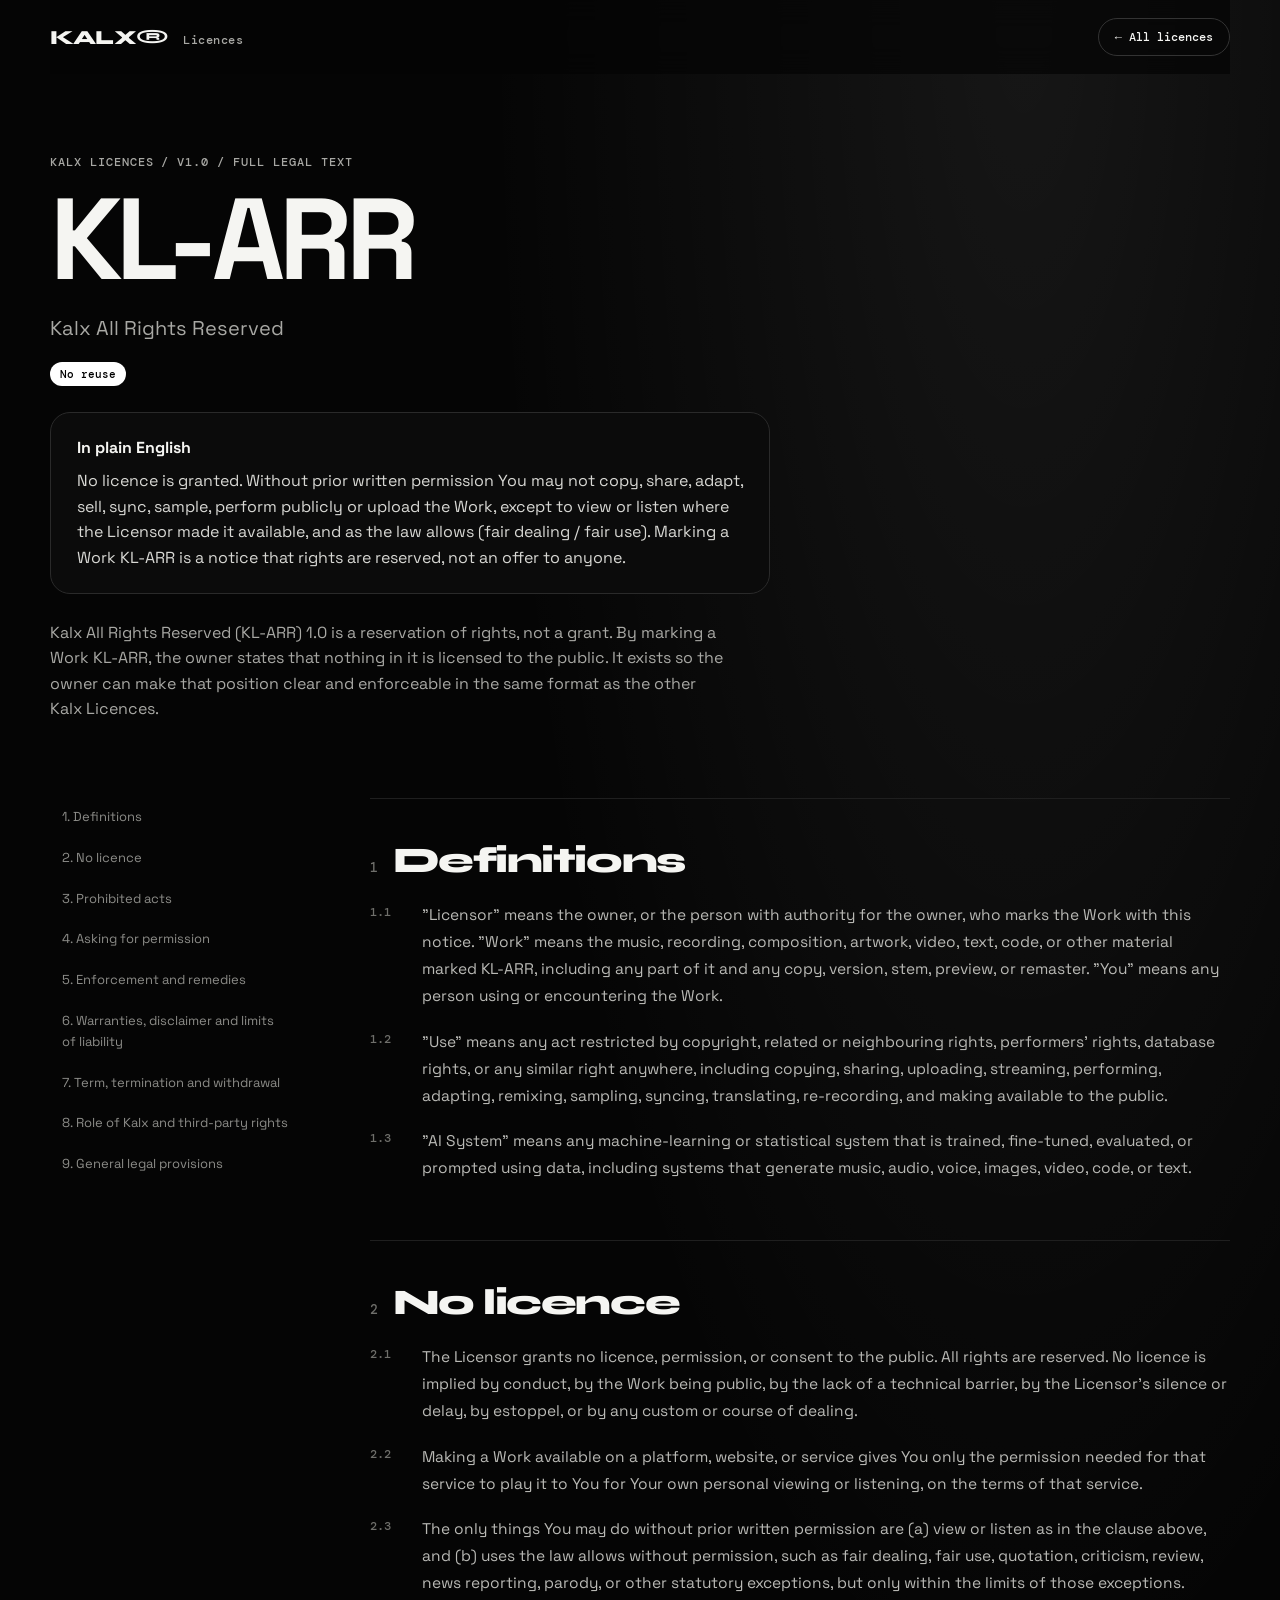
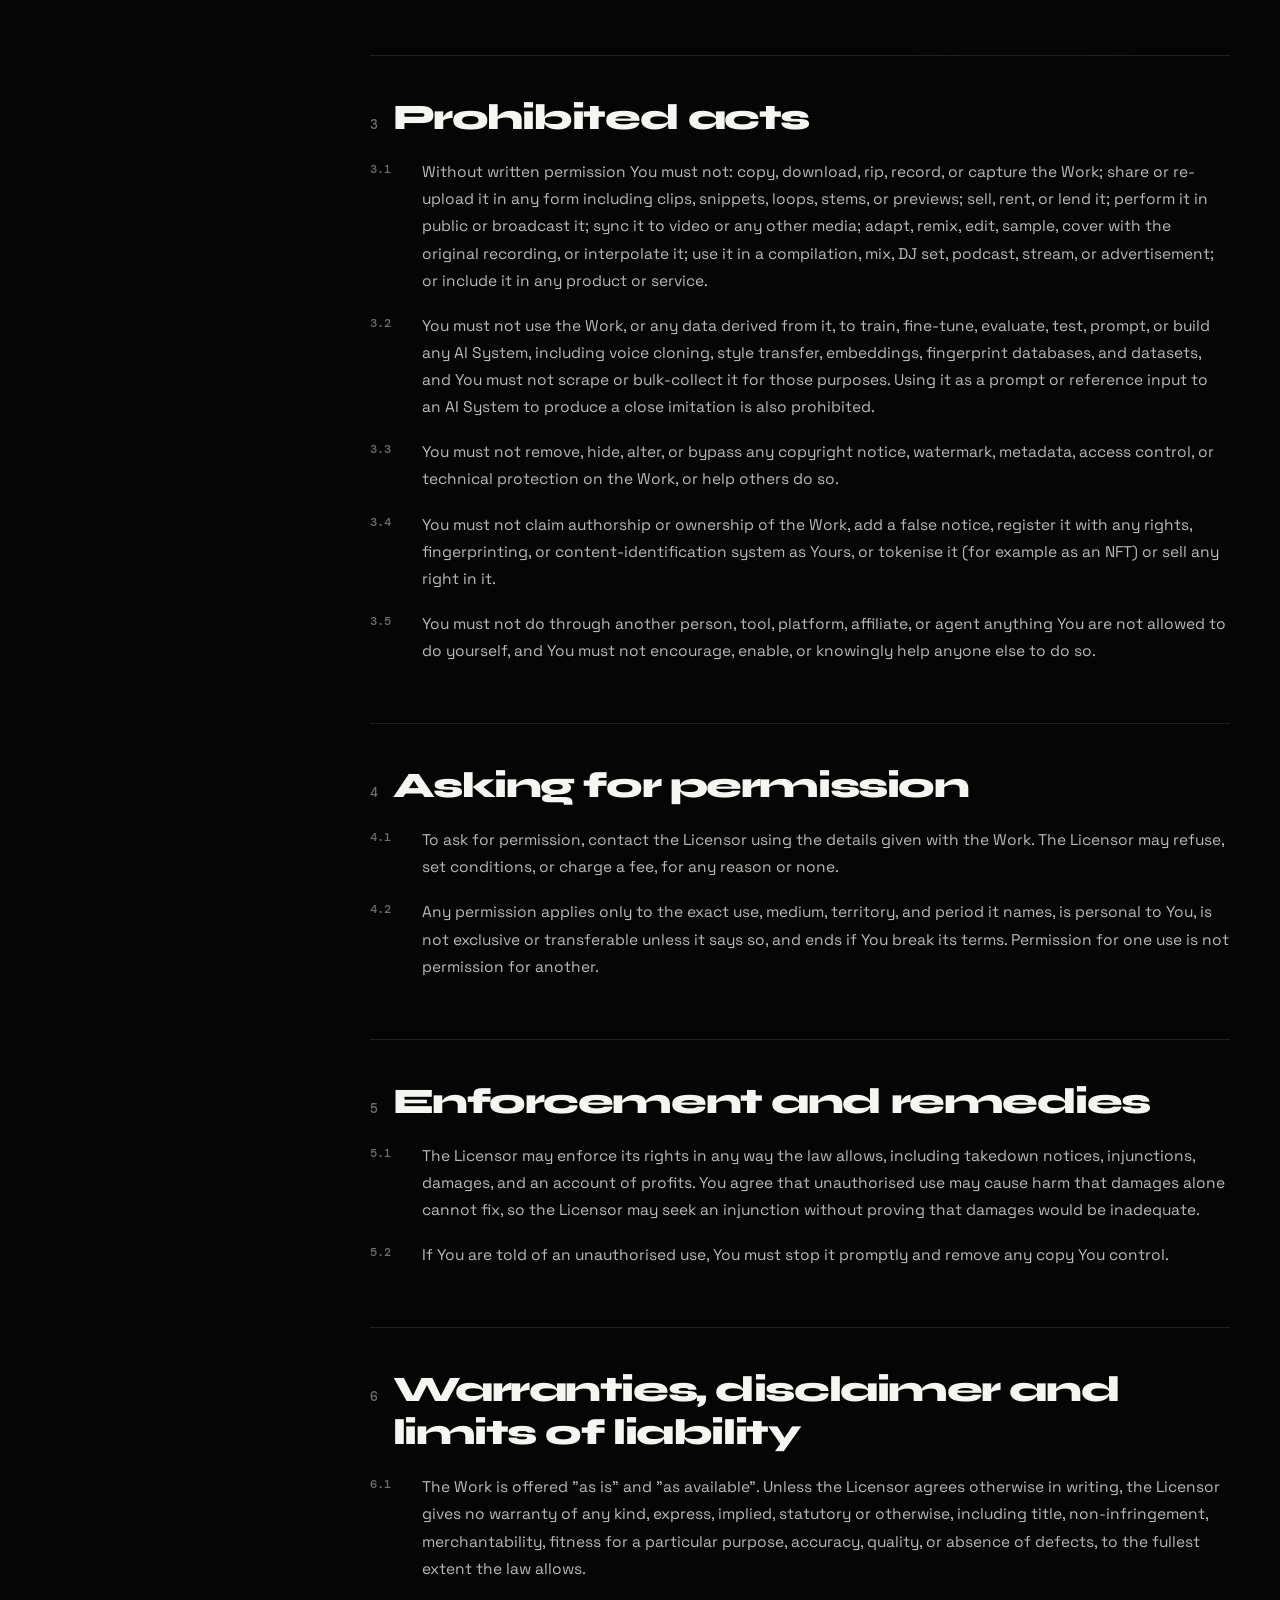
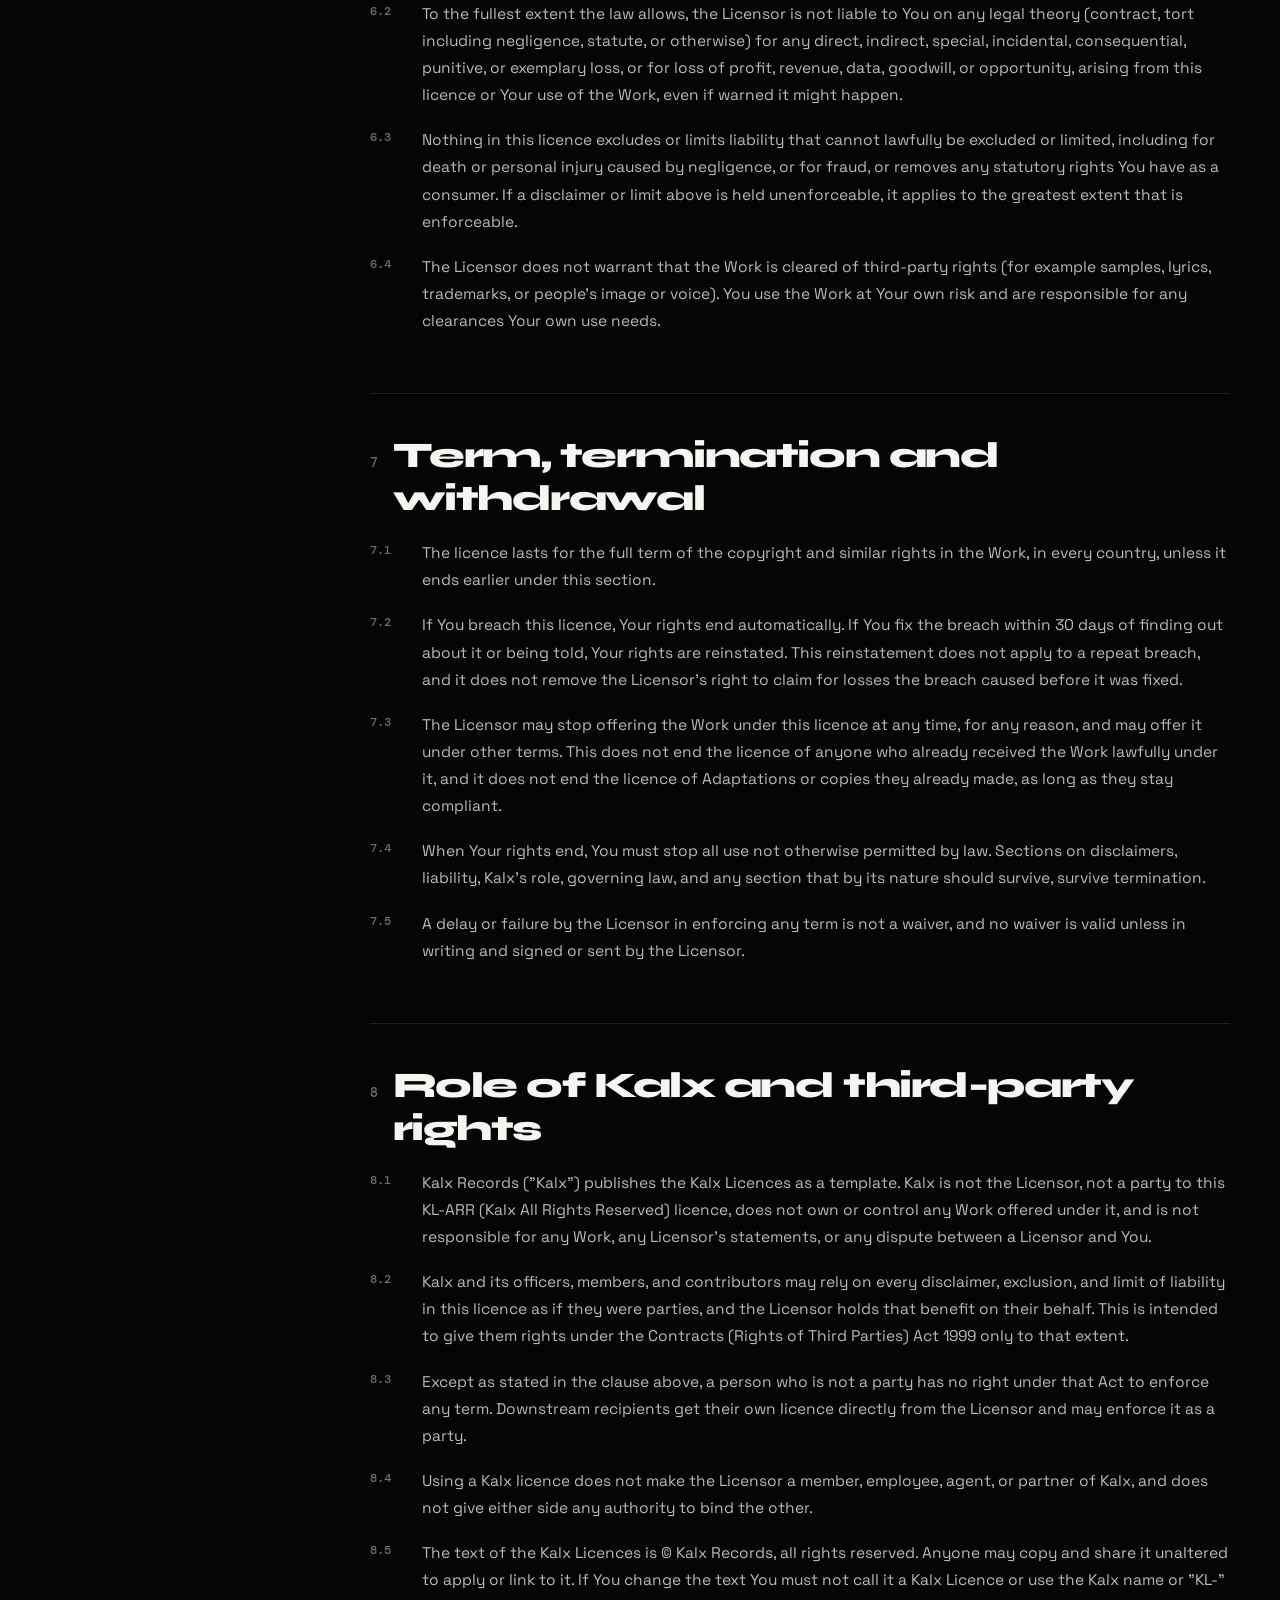
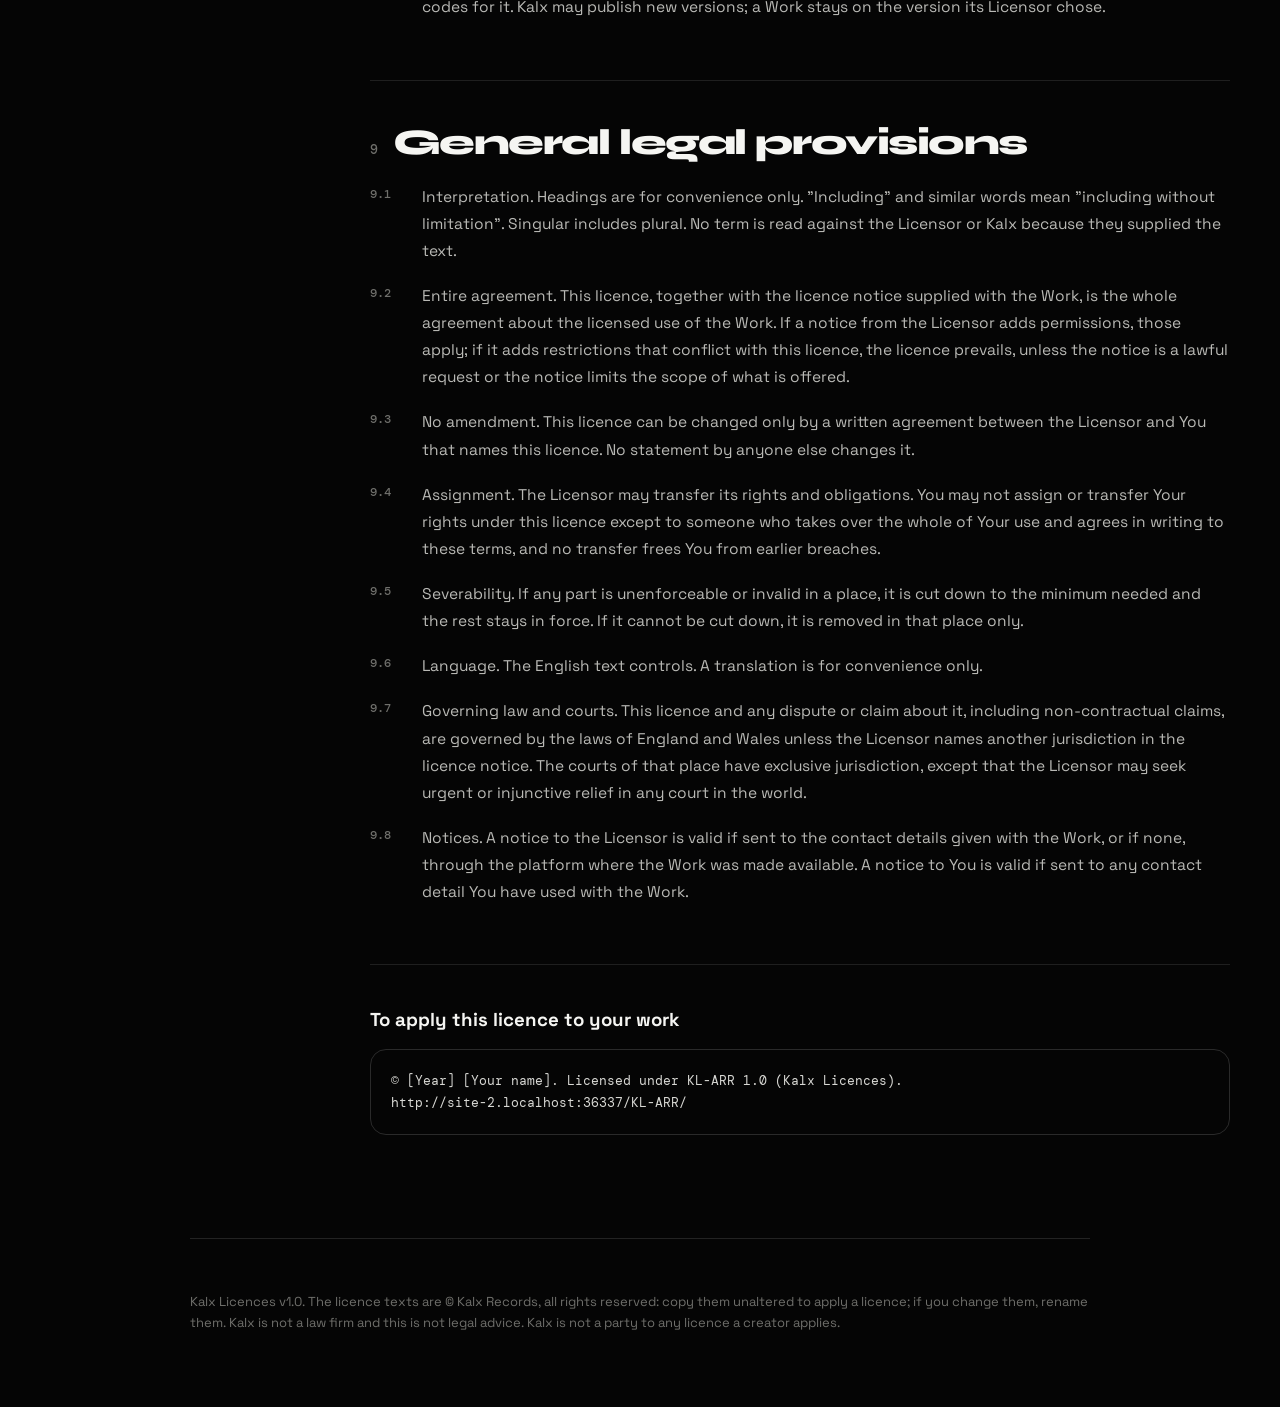
==== KL-ARR/index.html @ 7dd25565 "asd" ====
<!doctype html><html lang="en"><head><meta charset="utf-8"><meta name="viewport" content="width=device-width,initial-scale=1"><title>KL-ARR — Kalx All Rights Reserved</title><meta name="description" content="No licence is granted. Without prior written permission You may not copy, share, adapt, sell, sync, sample, perform publicly or upload the Work, except to "><meta name="theme-color" content="#050505"><link rel="icon" href="data:image/svg+xml,%3Csvg xmlns='http://www.w3.org/2000/svg' viewBox='0 0 32 32'%3E%3Crect width='32' height='32' rx='7' fill='%23050505'/%3E%3Ctext x='16' y='23' font-size='20' font-family='sans-serif' font-weight='800' text-anchor='middle' fill='%23fff'%3EK%3C/text%3E%3C/svg%3E"><link rel="preconnect" href="https://fonts.googleapis.com"><link rel="preconnect" href="https://fonts.gstatic.com" crossorigin><link href="https://fonts.googleapis.com/css2?family=DM+Mono:wght@400;500&family=Space+Grotesk:wght@400;500;700&family=Syne:wght@700;800&display=swap" rel="stylesheet"><link rel="stylesheet" href="../style.css"></head><body><header class="nav wrap"><a class="wordmark" href="../">KALX<span>®</span> <em>Licences</em></a><a class="pill" href="../">← All licences</a></header><section class="hero wrap"><p class="eyebrow">Kalx Licences / v1.0 / Full legal text</p><h1>KL-ARR</h1><p class="sub big">Kalx All Rights Reserved</p><div class="tags"><span>No reuse</span></div><div class="plain"><strong>In plain English</strong><p>No licence is granted. Without prior written permission You may not copy, share, adapt, sell, sync, sample, perform publicly or upload the Work, except to view or listen where the Licensor made it available, and as the law allows (fair dealing / fair use). Marking a Work KL-ARR is a notice that rights are reserved, not an offer to anyone.</p></div><p class="lede">Kalx All Rights Reserved (KL-ARR) 1.0 is a reservation of rights, not a grant. By marking a Work KL-ARR, the owner states that nothing in it is licensed to the public. It exists so the owner can make that position clear and enforceable in the same format as the other Kalx Licences.</p></section><section class="wrap doc"><nav class="toc" aria-label="Sections"><a href="#s1">1. Definitions</a><a href="#s2">2. No licence</a><a href="#s3">3. Prohibited acts</a><a href="#s4">4. Asking for permission</a><a href="#s5">5. Enforcement and remedies</a><a href="#s6">6. Warranties, disclaimer and limits of liability</a><a href="#s7">7. Term, termination and withdrawal</a><a href="#s8">8. Role of Kalx and third-party rights</a><a href="#s9">9. General legal provisions</a></nav><div class="body"><section id="s1"><h2><span>1</span>Definitions</h2><ol><li data-n="1.1">&quot;Licensor&quot; means the owner, or the person with authority for the owner, who marks the Work with this notice. &quot;Work&quot; means the music, recording, composition, artwork, video, text, code, or other material marked KL-ARR, including any part of it and any copy, version, stem, preview, or remaster. &quot;You&quot; means any person using or encountering the Work.</li><li data-n="1.2">&quot;Use&quot; means any act restricted by copyright, related or neighbouring rights, performers' rights, database rights, or any similar right anywhere, including copying, sharing, uploading, streaming, performing, adapting, remixing, sampling, syncing, translating, re-recording, and making available to the public.</li><li data-n="1.3">&quot;AI System&quot; means any machine-learning or statistical system that is trained, fine-tuned, evaluated, or prompted using data, including systems that generate music, audio, voice, images, video, code, or text.</li></ol></section><section id="s2"><h2><span>2</span>No licence</h2><ol><li data-n="2.1">The Licensor grants no licence, permission, or consent to the public. All rights are reserved. No licence is implied by conduct, by the Work being public, by the lack of a technical barrier, by the Licensor's silence or delay, by estoppel, or by any custom or course of dealing.</li><li data-n="2.2">Making a Work available on a platform, website, or service gives You only the permission needed for that service to play it to You for Your own personal viewing or listening, on the terms of that service.</li><li data-n="2.3">The only things You may do without prior written permission are (a) view or listen as in the clause above, and (b) uses the law allows without permission, such as fair dealing, fair use, quotation, criticism, review, news reporting, parody, or other statutory exceptions, but only within the limits of those exceptions.</li></ol></section><section id="s3"><h2><span>3</span>Prohibited acts</h2><ol><li data-n="3.1">Without written permission You must not: copy, download, rip, record, or capture the Work; share or re-upload it in any form including clips, snippets, loops, stems, or previews; sell, rent, or lend it; perform it in public or broadcast it; sync it to video or any other media; adapt, remix, edit, sample, cover with the original recording, or interpolate it; use it in a compilation, mix, DJ set, podcast, stream, or advertisement; or include it in any product or service.</li><li data-n="3.2">You must not use the Work, or any data derived from it, to train, fine-tune, evaluate, test, prompt, or build any AI System, including voice cloning, style transfer, embeddings, fingerprint databases, and datasets, and You must not scrape or bulk-collect it for those purposes. Using it as a prompt or reference input to an AI System to produce a close imitation is also prohibited.</li><li data-n="3.3">You must not remove, hide, alter, or bypass any copyright notice, watermark, metadata, access control, or technical protection on the Work, or help others do so.</li><li data-n="3.4">You must not claim authorship or ownership of the Work, add a false notice, register it with any rights, fingerprinting, or content-identification system as Yours, or tokenise it (for example as an NFT) or sell any right in it.</li><li data-n="3.5">You must not do through another person, tool, platform, affiliate, or agent anything You are not allowed to do yourself, and You must not encourage, enable, or knowingly help anyone else to do so.</li></ol></section><section id="s4"><h2><span>4</span>Asking for permission</h2><ol><li data-n="4.1">To ask for permission, contact the Licensor using the details given with the Work. The Licensor may refuse, set conditions, or charge a fee, for any reason or none.</li><li data-n="4.2">Any permission applies only to the exact use, medium, territory, and period it names, is personal to You, is not exclusive or transferable unless it says so, and ends if You break its terms. Permission for one use is not permission for another.</li></ol></section><section id="s5"><h2><span>5</span>Enforcement and remedies</h2><ol><li data-n="5.1">The Licensor may enforce its rights in any way the law allows, including takedown notices, injunctions, damages, and an account of profits. You agree that unauthorised use may cause harm that damages alone cannot fix, so the Licensor may seek an injunction without proving that damages would be inadequate.</li><li data-n="5.2">If You are told of an unauthorised use, You must stop it promptly and remove any copy You control.</li></ol></section><section id="s6"><h2><span>6</span>Warranties, disclaimer and limits of liability</h2><ol><li data-n="6.1">The Work is offered &quot;as is&quot; and &quot;as available&quot;. Unless the Licensor agrees otherwise in writing, the Licensor gives no warranty of any kind, express, implied, statutory or otherwise, including title, non-infringement, merchantability, fitness for a particular purpose, accuracy, quality, or absence of defects, to the fullest extent the law allows.</li><li data-n="6.2">To the fullest extent the law allows, the Licensor is not liable to You on any legal theory (contract, tort including negligence, statute, or otherwise) for any direct, indirect, special, incidental, consequential, punitive, or exemplary loss, or for loss of profit, revenue, data, goodwill, or opportunity, arising from this licence or Your use of the Work, even if warned it might happen.</li><li data-n="6.3">Nothing in this licence excludes or limits liability that cannot lawfully be excluded or limited, including for death or personal injury caused by negligence, or for fraud, or removes any statutory rights You have as a consumer. If a disclaimer or limit above is held unenforceable, it applies to the greatest extent that is enforceable.</li><li data-n="6.4">The Licensor does not warrant that the Work is cleared of third-party rights (for example samples, lyrics, trademarks, or people's image or voice). You use the Work at Your own risk and are responsible for any clearances Your own use needs.</li></ol></section><section id="s7"><h2><span>7</span>Term, termination and withdrawal</h2><ol><li data-n="7.1">The licence lasts for the full term of the copyright and similar rights in the Work, in every country, unless it ends earlier under this section.</li><li data-n="7.2">If You breach this licence, Your rights end automatically. If You fix the breach within 30 days of finding out about it or being told, Your rights are reinstated. This reinstatement does not apply to a repeat breach, and it does not remove the Licensor's right to claim for losses the breach caused before it was fixed.</li><li data-n="7.3">The Licensor may stop offering the Work under this licence at any time, for any reason, and may offer it under other terms. This does not end the licence of anyone who already received the Work lawfully under it, and it does not end the licence of Adaptations or copies they already made, as long as they stay compliant.</li><li data-n="7.4">When Your rights end, You must stop all use not otherwise permitted by law. Sections on disclaimers, liability, Kalx's role, governing law, and any section that by its nature should survive, survive termination.</li><li data-n="7.5">A delay or failure by the Licensor in enforcing any term is not a waiver, and no waiver is valid unless in writing and signed or sent by the Licensor.</li></ol></section><section id="s8"><h2><span>8</span>Role of Kalx and third-party rights</h2><ol><li data-n="8.1">Kalx Records (&quot;Kalx&quot;) publishes the Kalx Licences as a template. Kalx is not the Licensor, not a party to this KL-ARR (Kalx All Rights Reserved) licence, does not own or control any Work offered under it, and is not responsible for any Work, any Licensor's statements, or any dispute between a Licensor and You.</li><li data-n="8.2">Kalx and its officers, members, and contributors may rely on every disclaimer, exclusion, and limit of liability in this licence as if they were parties, and the Licensor holds that benefit on their behalf. This is intended to give them rights under the Contracts (Rights of Third Parties) Act 1999 only to that extent.</li><li data-n="8.3">Except as stated in the clause above, a person who is not a party has no right under that Act to enforce any term. Downstream recipients get their own licence directly from the Licensor and may enforce it as a party.</li><li data-n="8.4">Using a Kalx licence does not make the Licensor a member, employee, agent, or partner of Kalx, and does not give either side any authority to bind the other.</li><li data-n="8.5">The text of the Kalx Licences is © Kalx Records, all rights reserved. Anyone may copy and share it unaltered to apply or link to it. If You change the text You must not call it a Kalx Licence or use the Kalx name or &quot;KL-&quot; codes for it. Kalx may publish new versions; a Work stays on the version its Licensor chose.</li></ol></section><section id="s9"><h2><span>9</span>General legal provisions</h2><ol><li data-n="9.1">Interpretation. Headings are for convenience only. &quot;Including&quot; and similar words mean &quot;including without limitation&quot;. Singular includes plural. No term is read against the Licensor or Kalx because they supplied the text.</li><li data-n="9.2">Entire agreement. This licence, together with the licence notice supplied with the Work, is the whole agreement about the licensed use of the Work. If a notice from the Licensor adds permissions, those apply; if it adds restrictions that conflict with this licence, the licence prevails, unless the notice is a lawful request or the notice limits the scope of what is offered.</li><li data-n="9.3">No amendment. This licence can be changed only by a written agreement between the Licensor and You that names this licence. No statement by anyone else changes it.</li><li data-n="9.4">Assignment. The Licensor may transfer its rights and obligations. You may not assign or transfer Your rights under this licence except to someone who takes over the whole of Your use and agrees in writing to these terms, and no transfer frees You from earlier breaches.</li><li data-n="9.5">Severability. If any part is unenforceable or invalid in a place, it is cut down to the minimum needed and the rest stays in force. If it cannot be cut down, it is removed in that place only.</li><li data-n="9.6">Language. The English text controls. A translation is for convenience only.</li><li data-n="9.7">Governing law and courts. This licence and any dispute or claim about it, including non-contractual claims, are governed by the laws of England and Wales unless the Licensor names another jurisdiction in the licence notice. The courts of that place have exclusive jurisdiction, except that the Licensor may seek urgent or injunctive relief in any court in the world.</li><li data-n="9.8">Notices. A notice to the Licensor is valid if sent to the contact details given with the Work, or if none, through the platform where the Work was made available. A notice to You is valid if sent to any contact detail You have used with the Work.</li></ol></section><div class="apply"><h3>To apply this licence to your work</h3><pre>© [Year] [Your name]. Licensed under KL-ARR 1.0 (Kalx Licences).
<span data-url>https://USERNAME.github.io/kalx/KL-ARR/</span></pre></div></div></section><footer class="footer wrap"><p>Kalx Licences v1.0. The licence texts are © Kalx Records, all rights reserved: copy them unaltered to apply a licence; if you change them, rename them. Kalx is not a law firm and this is not legal advice. Kalx is not a party to any licence a creator applies.</p></footer><script>if(/^https?:/.test(location.href)){var b=location.origin+location.pathname.replace(/index\.html$/,'').replace(/KL-[^/]*\/$/,'');if(b.slice(-1)!=='/')b+='/';document.querySelectorAll('[data-url]').forEach(function(e){e.textContent=e.textContent.replace('https://USERNAME.github.io/kalx/',b)})}</script></body></html>
---- style.css ----
:root{--bg:#050505;--ink:#f5f5f2;--mut:#a8a8a4;--dim:#6f6f6b;--line:#232323;--f-d:'Syne','Space Grotesk',system-ui,sans-serif;--f-b:'Space Grotesk',system-ui,sans-serif;--f-m:'DM Mono',ui-monospace,monospace}
*{box-sizing:border-box}html{scroll-behavior:smooth;background:var(--bg)}
body{margin:0;background:radial-gradient(60% 40% at 80% 0,rgba(255,255,255,.07),transparent 70%),var(--bg);color:var(--ink);font:16px/1.6 var(--f-b);-webkit-font-smoothing:antialiased}
a{color:inherit;text-decoration:none}::selection{background:#fff;color:#000}:focus-visible{outline:2px solid #fff;outline-offset:3px}
.wrap{width:min(1180px,calc(100% - 48px));margin:0 auto}
.nav{position:sticky;top:0;z-index:40;display:flex;justify-content:space-between;align-items:center;padding:18px 0;background:rgba(5,5,5,.72);backdrop-filter:blur(14px)}
.wordmark{font:800 20px var(--f-d);letter-spacing:-.04em}.wordmark em{font:500 12px var(--f-m);color:var(--mut);margin-left:10px;letter-spacing:.04em;font-style:normal}
.pill{font:500 12px var(--f-m);padding:10px 16px;border:1px solid #333;border-radius:99px;transition:background .3s,color .3s}.pill:hover{background:#fff;color:#000}
.hero{padding:80px 0 30px}
.eyebrow{font:500 12px var(--f-m);letter-spacing:.08em;text-transform:uppercase;color:var(--mut);margin:0}
h1{font:800 clamp(48px,9vw,128px)/.9 var(--f-b);letter-spacing:-.05em;margin:18px 0 26px}
h1 em{color:transparent;-webkit-text-stroke:2px var(--ink);font-style:normal}
.lede{max-width:680px;color:var(--mut)}
.sub{color:var(--mut);margin:0}.sub.big{font-size:20px;margin:-6px 0 18px}
.chips{display:flex;flex-wrap:wrap;gap:10px;margin-top:32px}
.chips a{font:500 12px var(--f-m);padding:9px 14px;border:1px solid #2a2a2a;border-radius:99px;transition:background .3s,color .3s}.chips a:hover{background:#fff;color:#000}
.grid{display:grid;grid-template-columns:repeat(auto-fill,minmax(340px,1fr));gap:22px;padding:40px 0 60px}
.card{display:block;padding:26px;border:1px solid var(--line);border-radius:24px;background:linear-gradient(180deg,#0e0e0e,#080808);transition:border-color .4s,transform .5s cubic-bezier(.2,.8,.2,1)}
.card:hover{border-color:#5a5a5a;transform:translateY(-4px)}
.card h2{font:800 30px var(--f-d);letter-spacing:-.04em;margin:0}.card .sub{display:block;margin-top:6px;font-size:14px}
.card p{color:#b9b9b5;margin:0}.open{display:inline-block;margin-top:20px;font:500 12px var(--f-m)}
.tags{display:flex;flex-wrap:wrap;gap:8px;margin:18px 0}.tags span{font:500 11px var(--f-m);padding:5px 10px;border-radius:99px;background:#fff;color:#000}
.compare,.how{padding:30px 0 50px}.compare h2,.how h2{font:800 clamp(32px,5vw,60px) var(--f-d);letter-spacing:-.05em;margin:0 0 20px}
.scroll{overflow-x:auto}table{width:100%;border-collapse:collapse;font-size:14px}th,td{text-align:left;padding:13px 16px;border-bottom:1px solid var(--line);white-space:nowrap}
thead th{font:500 11px var(--f-m);color:var(--dim);text-transform:uppercase;letter-spacing:.06em}tbody th{font:500 13px var(--f-m)}td{color:#b9b9b5}tbody tr:hover{background:#0d0d0d}
pre{padding:20px;border:1px solid #2a2a2a;border-radius:16px;overflow-x:auto;font:13px/1.7 var(--f-m);color:#d8d8d4;white-space:pre-wrap;word-break:break-word}
.plain{margin:26px 0;padding:22px 26px;border:1px solid #2a2a2a;border-radius:20px;max-width:720px;background:#0b0b0b}.plain p{margin:8px 0 0;color:#d8d8d4}
.doc{display:grid;grid-template-columns:250px 1fr;gap:70px;padding:30px 0 90px;align-items:start}
.toc{position:sticky;top:90px;display:flex;flex-direction:column;gap:2px;font-size:13px}.toc a{padding:9px 12px;border-radius:10px;color:#8c8c88;transition:background .3s,color .3s}.toc a:hover{background:#151515;color:#fff}
.body section{padding:40px 0;border-top:1px solid #1f1f1f;scroll-margin-top:90px}
.body h2{display:flex;gap:16px;align-items:baseline;font:800 clamp(24px,3vw,36px) var(--f-d);letter-spacing:-.04em;margin:0 0 20px}.body h2 span{font:500 13px var(--f-m);color:var(--dim)}
.body ol{list-style:none;padding:0;margin:0}.body li{position:relative;padding-left:52px;margin:0 0 18px;color:#b9b9b5;line-height:1.75;font-size:15.5px}
.body li::before{content:attr(data-n);position:absolute;left:0;top:2px;font:500 12px var(--f-m);color:var(--dim)}
.apply{padding-top:40px;border-top:1px solid #1f1f1f}.apply h3{margin:0 0 14px}
.footer{padding:40px 0 60px;border-top:1px solid var(--line);color:var(--dim);font-size:13px;max-width:900px}
@media(max-width:900px){.doc{grid-template-columns:1fr;gap:20px}.toc{position:static;flex-direction:row;flex-wrap:wrap;gap:6px}.body li{padding:20px 0 0}.body li::before{top:0}h1 em{-webkit-text-stroke:1.5px var(--ink)}}
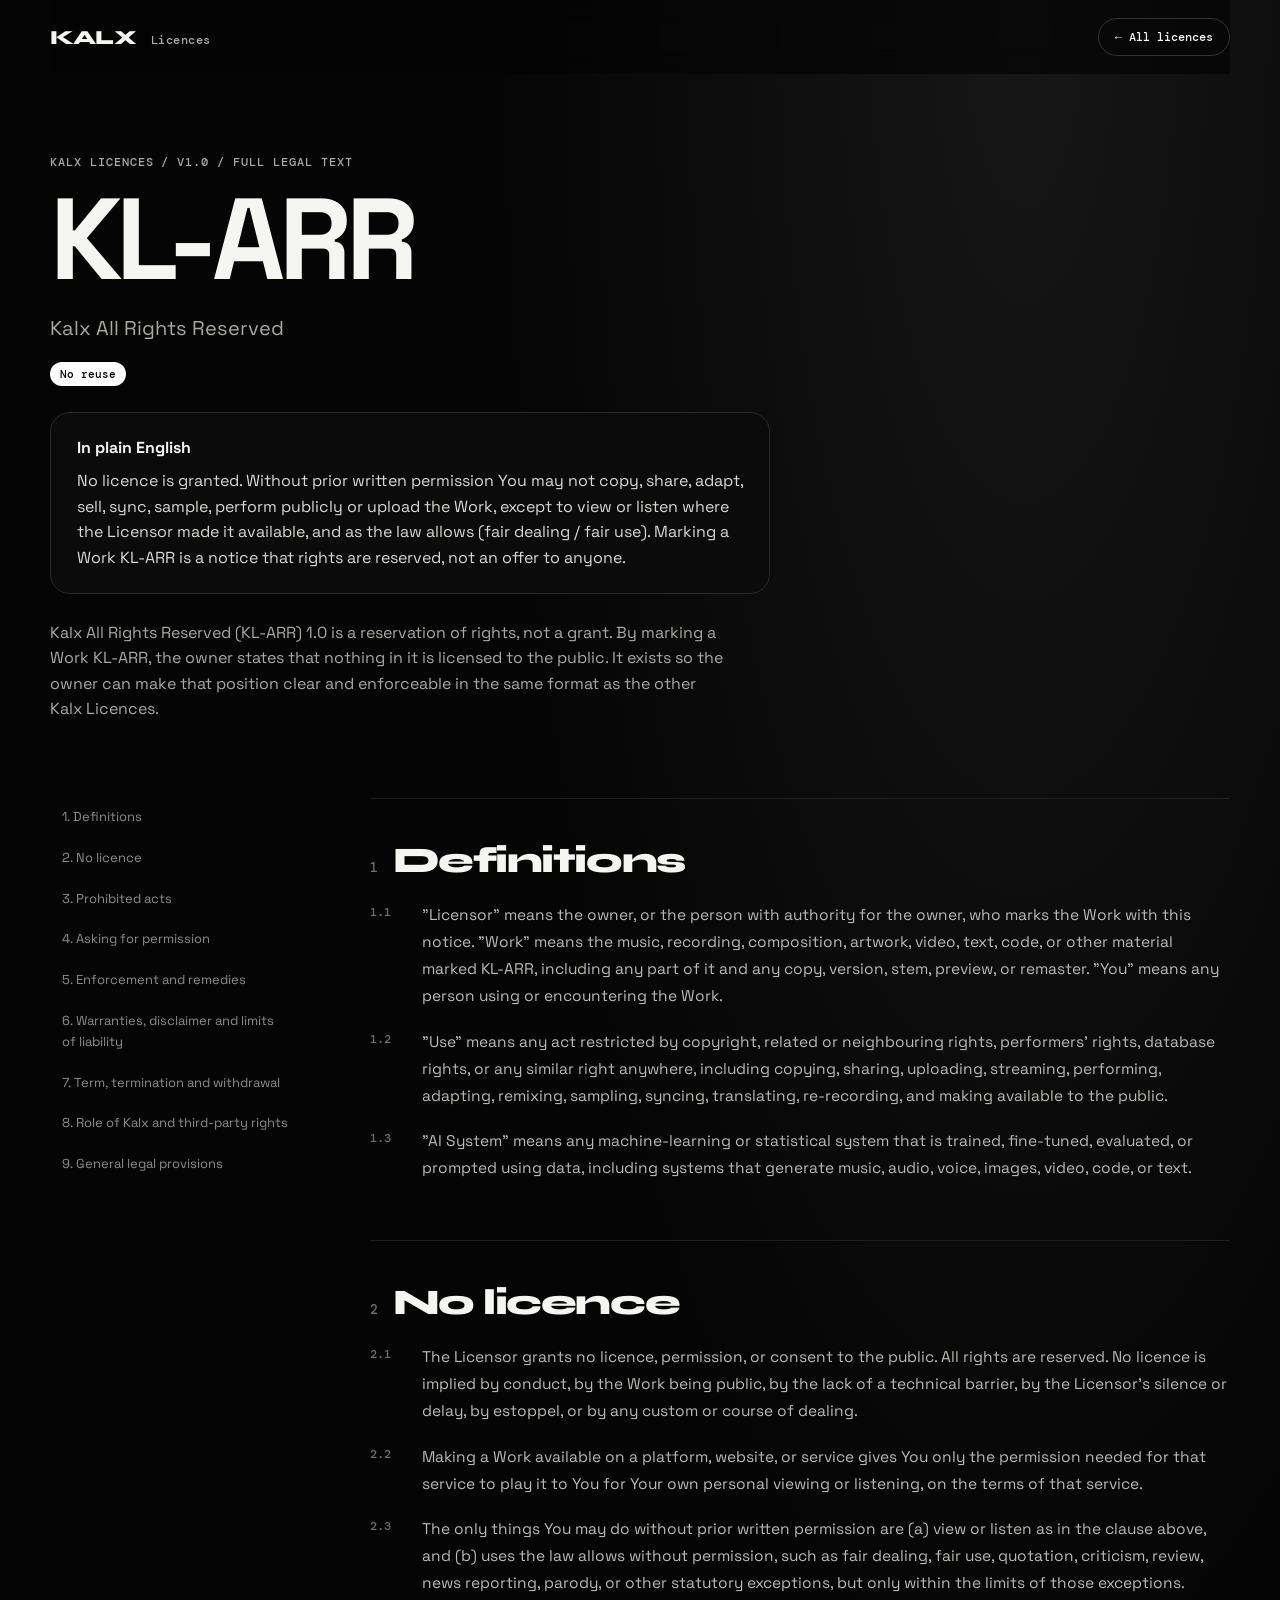
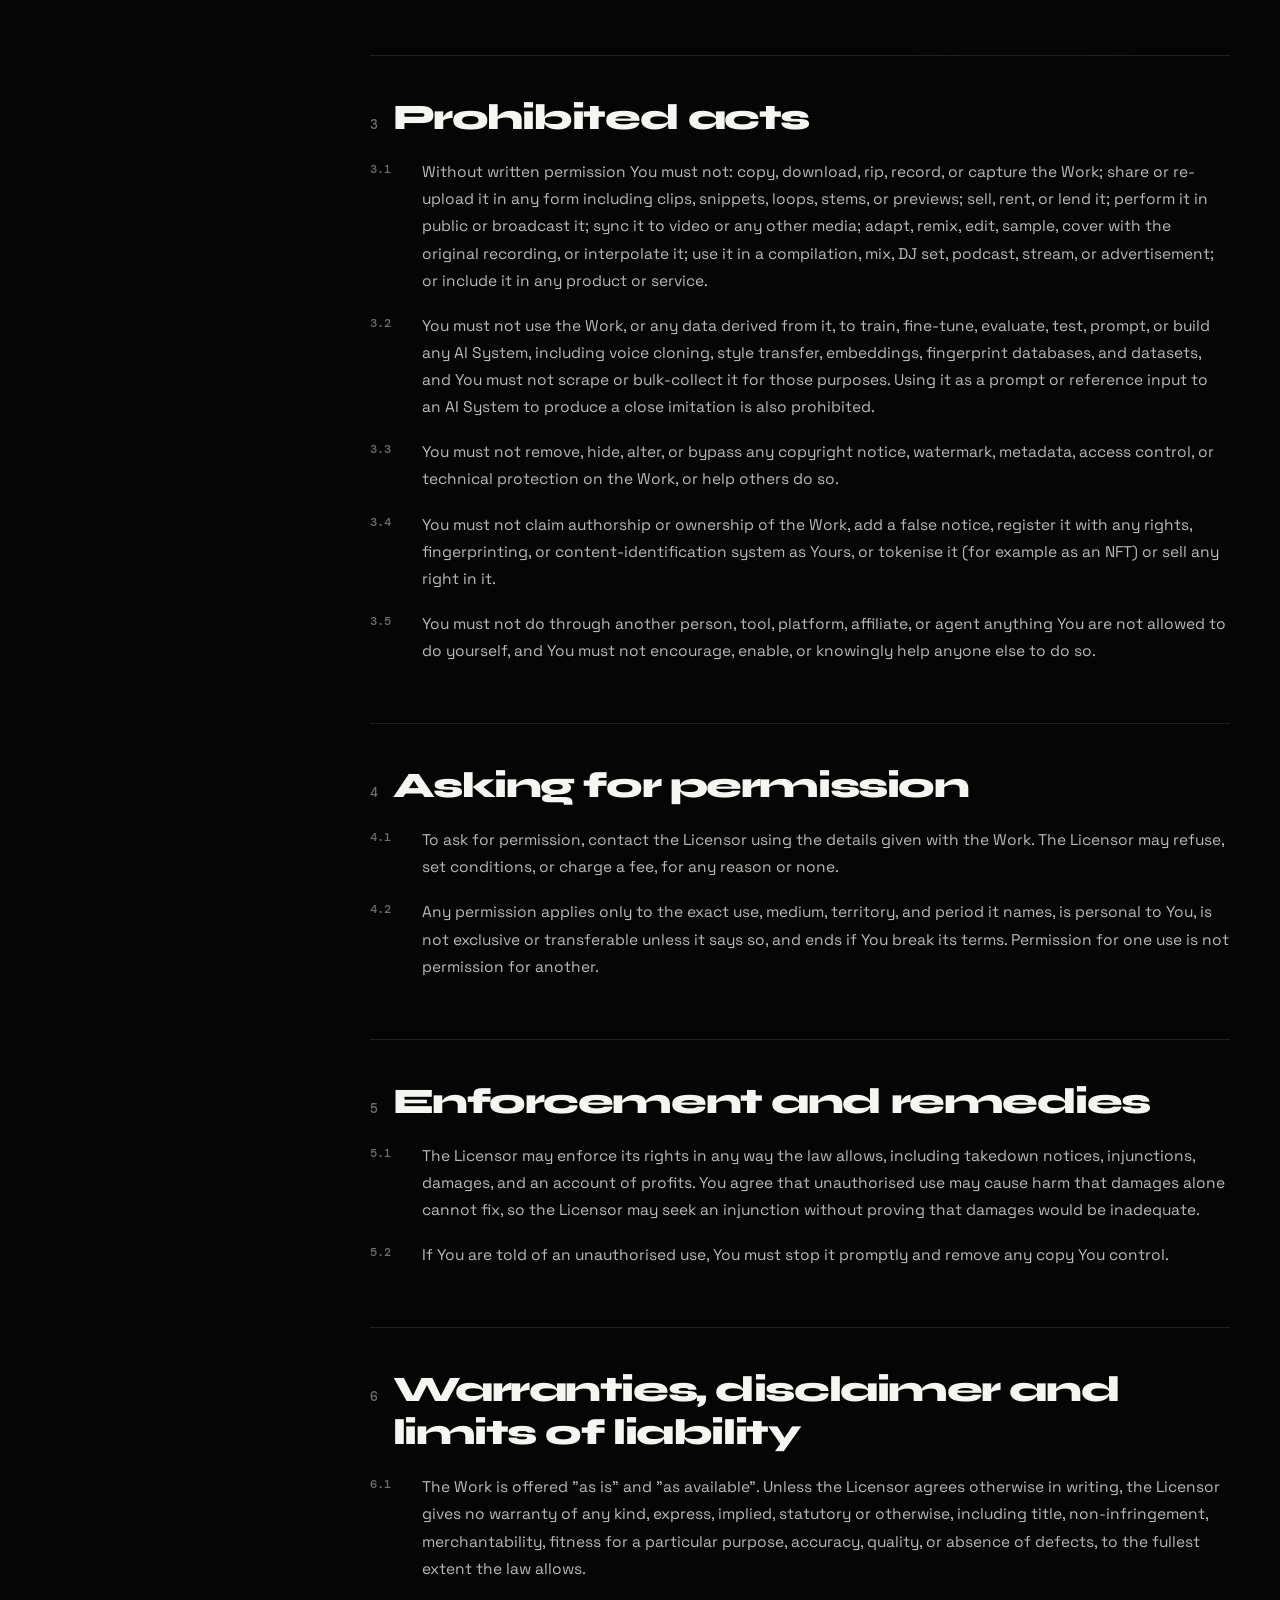
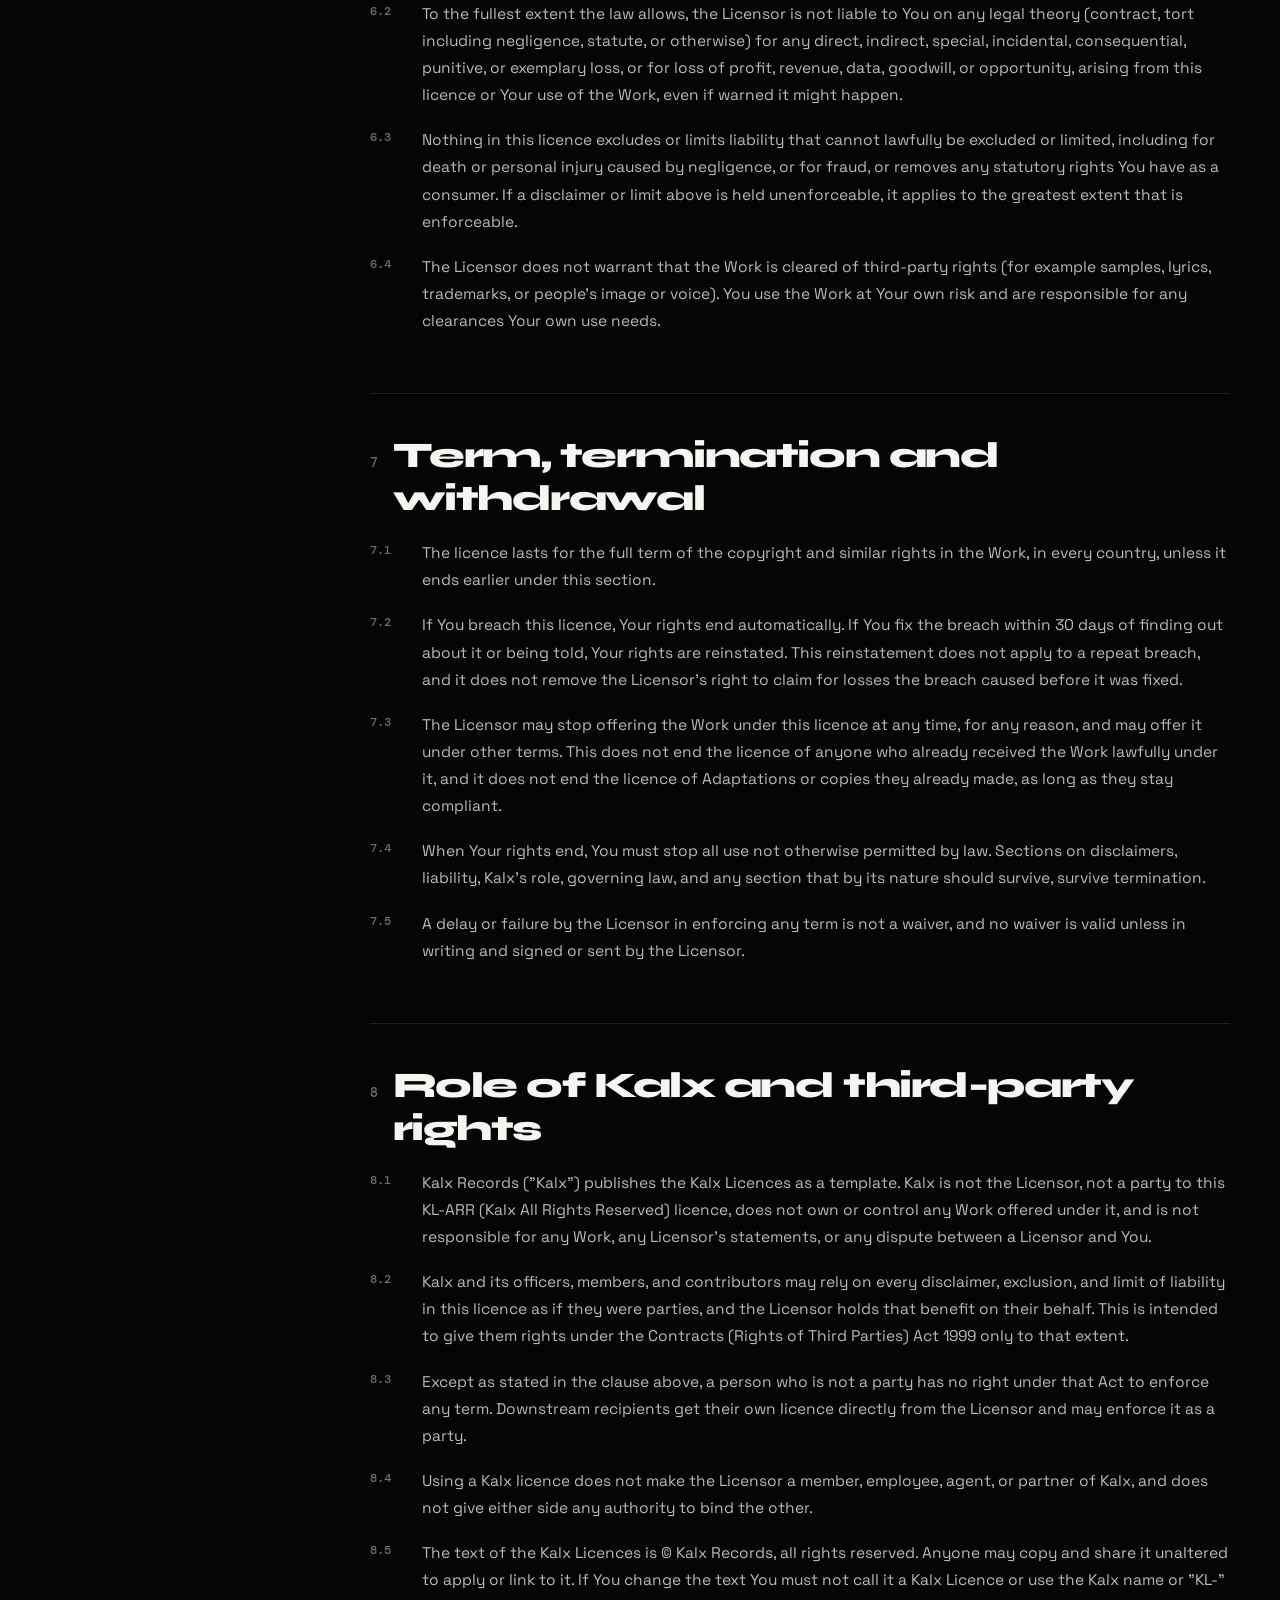
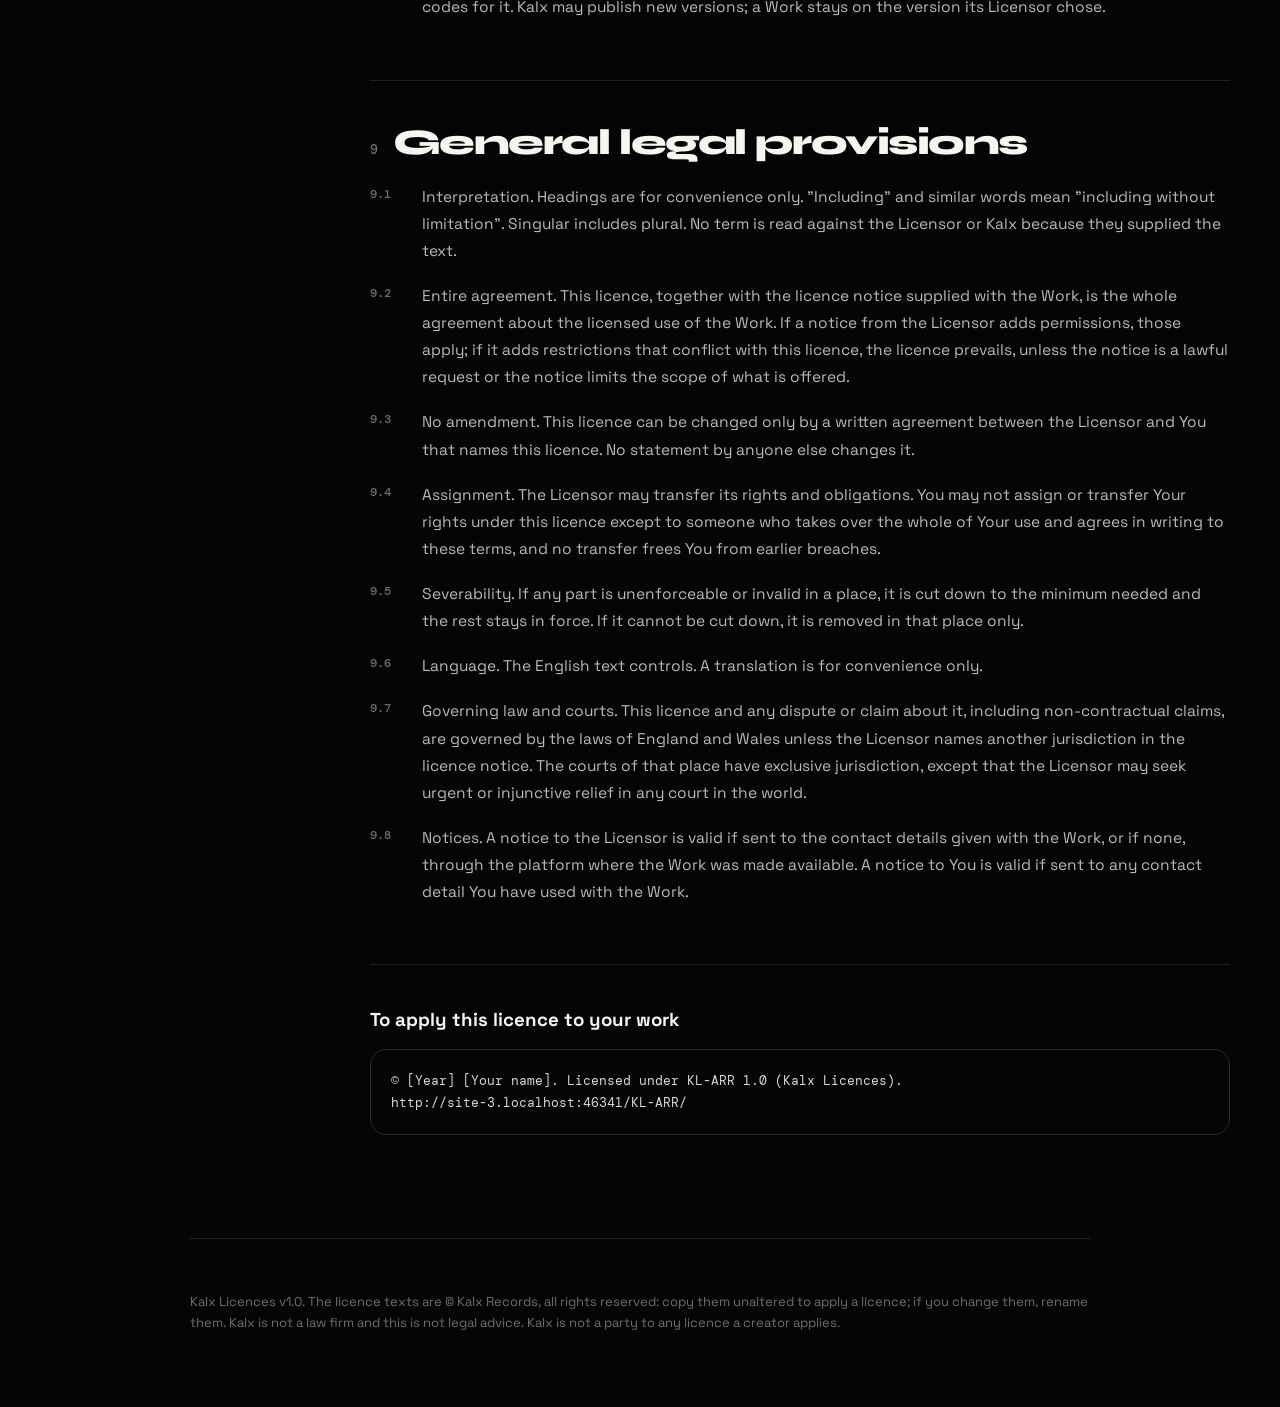
==== commit bcd05d7b: "asd" ====
--- a/KL-ARR/index.html
+++ b/KL-ARR/index.html
@@ -1,2 +1,2 @@
-<!doctype html><html lang="en"><head><meta charset="utf-8"><meta name="viewport" content="width=device-width,initial-scale=1"><title>KL-ARR — Kalx All Rights Reserved</title><meta name="description" content="No licence is granted. Without prior written permission You may not copy, share, adapt, sell, sync, sample, perform publicly or upload the Work, except to "><meta name="theme-color" content="#050505"><link rel="icon" href="data:image/svg+xml,%3Csvg xmlns='http://www.w3.org/2000/svg' viewBox='0 0 32 32'%3E%3Crect width='32' height='32' rx='7' fill='%23050505'/%3E%3Ctext x='16' y='23' font-size='20' font-family='sans-serif' font-weight='800' text-anchor='middle' fill='%23fff'%3EK%3C/text%3E%3C/svg%3E"><link rel="preconnect" href="https://fonts.googleapis.com"><link rel="preconnect" href="https://fonts.gstatic.com" crossorigin><link href="https://fonts.googleapis.com/css2?family=DM+Mono:wght@400;500&family=Space+Grotesk:wght@400;500;700&family=Syne:wght@700;800&display=swap" rel="stylesheet"><link rel="stylesheet" href="../style.css"></head><body><header class="nav wrap"><a class="wordmark" href="../">KALX<span>®</span> <em>Licences</em></a><a class="pill" href="../">← All licences</a></header><section class="hero wrap"><p class="eyebrow">Kalx Licences / v1.0 / Full legal text</p><h1>KL-ARR</h1><p class="sub big">Kalx All Rights Reserved</p><div class="tags"><span>No reuse</span></div><div class="plain"><strong>In plain English</strong><p>No licence is granted. Without prior written permission You may not copy, share, adapt, sell, sync, sample, perform publicly or upload the Work, except to view or listen where the Licensor made it available, and as the law allows (fair dealing / fair use). Marking a Work KL-ARR is a notice that rights are reserved, not an offer to anyone.</p></div><p class="lede">Kalx All Rights Reserved (KL-ARR) 1.0 is a reservation of rights, not a grant. By marking a Work KL-ARR, the owner states that nothing in it is licensed to the public. It exists so the owner can make that position clear and enforceable in the same format as the other Kalx Licences.</p></section><section class="wrap doc"><nav class="toc" aria-label="Sections"><a href="#s1">1. Definitions</a><a href="#s2">2. No licence</a><a href="#s3">3. Prohibited acts</a><a href="#s4">4. Asking for permission</a><a href="#s5">5. Enforcement and remedies</a><a href="#s6">6. Warranties, disclaimer and limits of liability</a><a href="#s7">7. Term, termination and withdrawal</a><a href="#s8">8. Role of Kalx and third-party rights</a><a href="#s9">9. General legal provisions</a></nav><div class="body"><section id="s1"><h2><span>1</span>Definitions</h2><ol><li data-n="1.1">&quot;Licensor&quot; means the owner, or the person with authority for the owner, who marks the Work with this notice. &quot;Work&quot; means the music, recording, composition, artwork, video, text, code, or other material marked KL-ARR, including any part of it and any copy, version, stem, preview, or remaster. &quot;You&quot; means any person using or encountering the Work.</li><li data-n="1.2">&quot;Use&quot; means any act restricted by copyright, related or neighbouring rights, performers' rights, database rights, or any similar right anywhere, including copying, sharing, uploading, streaming, performing, adapting, remixing, sampling, syncing, translating, re-recording, and making available to the public.</li><li data-n="1.3">&quot;AI System&quot; means any machine-learning or statistical system that is trained, fine-tuned, evaluated, or prompted using data, including systems that generate music, audio, voice, images, video, code, or text.</li></ol></section><section id="s2"><h2><span>2</span>No licence</h2><ol><li data-n="2.1">The Licensor grants no licence, permission, or consent to the public. All rights are reserved. No licence is implied by conduct, by the Work being public, by the lack of a technical barrier, by the Licensor's silence or delay, by estoppel, or by any custom or course of dealing.</li><li data-n="2.2">Making a Work available on a platform, website, or service gives You only the permission needed for that service to play it to You for Your own personal viewing or listening, on the terms of that service.</li><li data-n="2.3">The only things You may do without prior written permission are (a) view or listen as in the clause above, and (b) uses the law allows without permission, such as fair dealing, fair use, quotation, criticism, review, news reporting, parody, or other statutory exceptions, but only within the limits of those exceptions.</li></ol></section><section id="s3"><h2><span>3</span>Prohibited acts</h2><ol><li data-n="3.1">Without written permission You must not: copy, download, rip, record, or capture the Work; share or re-upload it in any form including clips, snippets, loops, stems, or previews; sell, rent, or lend it; perform it in public or broadcast it; sync it to video or any other media; adapt, remix, edit, sample, cover with the original recording, or interpolate it; use it in a compilation, mix, DJ set, podcast, stream, or advertisement; or include it in any product or service.</li><li data-n="3.2">You must not use the Work, or any data derived from it, to train, fine-tune, evaluate, test, prompt, or build any AI System, including voice cloning, style transfer, embeddings, fingerprint databases, and datasets, and You must not scrape or bulk-collect it for those purposes. Using it as a prompt or reference input to an AI System to produce a close imitation is also prohibited.</li><li data-n="3.3">You must not remove, hide, alter, or bypass any copyright notice, watermark, metadata, access control, or technical protection on the Work, or help others do so.</li><li data-n="3.4">You must not claim authorship or ownership of the Work, add a false notice, register it with any rights, fingerprinting, or content-identification system as Yours, or tokenise it (for example as an NFT) or sell any right in it.</li><li data-n="3.5">You must not do through another person, tool, platform, affiliate, or agent anything You are not allowed to do yourself, and You must not encourage, enable, or knowingly help anyone else to do so.</li></ol></section><section id="s4"><h2><span>4</span>Asking for permission</h2><ol><li data-n="4.1">To ask for permission, contact the Licensor using the details given with the Work. The Licensor may refuse, set conditions, or charge a fee, for any reason or none.</li><li data-n="4.2">Any permission applies only to the exact use, medium, territory, and period it names, is personal to You, is not exclusive or transferable unless it says so, and ends if You break its terms. Permission for one use is not permission for another.</li></ol></section><section id="s5"><h2><span>5</span>Enforcement and remedies</h2><ol><li data-n="5.1">The Licensor may enforce its rights in any way the law allows, including takedown notices, injunctions, damages, and an account of profits. You agree that unauthorised use may cause harm that damages alone cannot fix, so the Licensor may seek an injunction without proving that damages would be inadequate.</li><li data-n="5.2">If You are told of an unauthorised use, You must stop it promptly and remove any copy You control.</li></ol></section><section id="s6"><h2><span>6</span>Warranties, disclaimer and limits of liability</h2><ol><li data-n="6.1">The Work is offered &quot;as is&quot; and &quot;as available&quot;. Unless the Licensor agrees otherwise in writing, the Licensor gives no warranty of any kind, express, implied, statutory or otherwise, including title, non-infringement, merchantability, fitness for a particular purpose, accuracy, quality, or absence of defects, to the fullest extent the law allows.</li><li data-n="6.2">To the fullest extent the law allows, the Licensor is not liable to You on any legal theory (contract, tort including negligence, statute, or otherwise) for any direct, indirect, special, incidental, consequential, punitive, or exemplary loss, or for loss of profit, revenue, data, goodwill, or opportunity, arising from this licence or Your use of the Work, even if warned it might happen.</li><li data-n="6.3">Nothing in this licence excludes or limits liability that cannot lawfully be excluded or limited, including for death or personal injury caused by negligence, or for fraud, or removes any statutory rights You have as a consumer. If a disclaimer or limit above is held unenforceable, it applies to the greatest extent that is enforceable.</li><li data-n="6.4">The Licensor does not warrant that the Work is cleared of third-party rights (for example samples, lyrics, trademarks, or people's image or voice). You use the Work at Your own risk and are responsible for any clearances Your own use needs.</li></ol></section><section id="s7"><h2><span>7</span>Term, termination and withdrawal</h2><ol><li data-n="7.1">The licence lasts for the full term of the copyright and similar rights in the Work, in every country, unless it ends earlier under this section.</li><li data-n="7.2">If You breach this licence, Your rights end automatically. If You fix the breach within 30 days of finding out about it or being told, Your rights are reinstated. This reinstatement does not apply to a repeat breach, and it does not remove the Licensor's right to claim for losses the breach caused before it was fixed.</li><li data-n="7.3">The Licensor may stop offering the Work under this licence at any time, for any reason, and may offer it under other terms. This does not end the licence of anyone who already received the Work lawfully under it, and it does not end the licence of Adaptations or copies they already made, as long as they stay compliant.</li><li data-n="7.4">When Your rights end, You must stop all use not otherwise permitted by law. Sections on disclaimers, liability, Kalx's role, governing law, and any section that by its nature should survive, survive termination.</li><li data-n="7.5">A delay or failure by the Licensor in enforcing any term is not a waiver, and no waiver is valid unless in writing and signed or sent by the Licensor.</li></ol></section><section id="s8"><h2><span>8</span>Role of Kalx and third-party rights</h2><ol><li data-n="8.1">Kalx Records (&quot;Kalx&quot;) publishes the Kalx Licences as a template. Kalx is not the Licensor, not a party to this KL-ARR (Kalx All Rights Reserved) licence, does not own or control any Work offered under it, and is not responsible for any Work, any Licensor's statements, or any dispute between a Licensor and You.</li><li data-n="8.2">Kalx and its officers, members, and contributors may rely on every disclaimer, exclusion, and limit of liability in this licence as if they were parties, and the Licensor holds that benefit on their behalf. This is intended to give them rights under the Contracts (Rights of Third Parties) Act 1999 only to that extent.</li><li data-n="8.3">Except as stated in the clause above, a person who is not a party has no right under that Act to enforce any term. Downstream recipients get their own licence directly from the Licensor and may enforce it as a party.</li><li data-n="8.4">Using a Kalx licence does not make the Licensor a member, employee, agent, or partner of Kalx, and does not give either side any authority to bind the other.</li><li data-n="8.5">The text of the Kalx Licences is © Kalx Records, all rights reserved. Anyone may copy and share it unaltered to apply or link to it. If You change the text You must not call it a Kalx Licence or use the Kalx name or &quot;KL-&quot; codes for it. Kalx may publish new versions; a Work stays on the version its Licensor chose.</li></ol></section><section id="s9"><h2><span>9</span>General legal provisions</h2><ol><li data-n="9.1">Interpretation. Headings are for convenience only. &quot;Including&quot; and similar words mean &quot;including without limitation&quot;. Singular includes plural. No term is read against the Licensor or Kalx because they supplied the text.</li><li data-n="9.2">Entire agreement. This licence, together with the licence notice supplied with the Work, is the whole agreement about the licensed use of the Work. If a notice from the Licensor adds permissions, those apply; if it adds restrictions that conflict with this licence, the licence prevails, unless the notice is a lawful request or the notice limits the scope of what is offered.</li><li data-n="9.3">No amendment. This licence can be changed only by a written agreement between the Licensor and You that names this licence. No statement by anyone else changes it.</li><li data-n="9.4">Assignment. The Licensor may transfer its rights and obligations. You may not assign or transfer Your rights under this licence except to someone who takes over the whole of Your use and agrees in writing to these terms, and no transfer frees You from earlier breaches.</li><li data-n="9.5">Severability. If any part is unenforceable or invalid in a place, it is cut down to the minimum needed and the rest stays in force. If it cannot be cut down, it is removed in that place only.</li><li data-n="9.6">Language. The English text controls. A translation is for convenience only.</li><li data-n="9.7">Governing law and courts. This licence and any dispute or claim about it, including non-contractual claims, are governed by the laws of England and Wales unless the Licensor names another jurisdiction in the licence notice. The courts of that place have exclusive jurisdiction, except that the Licensor may seek urgent or injunctive relief in any court in the world.</li><li data-n="9.8">Notices. A notice to the Licensor is valid if sent to the contact details given with the Work, or if none, through the platform where the Work was made available. A notice to You is valid if sent to any contact detail You have used with the Work.</li></ol></section><div class="apply"><h3>To apply this licence to your work</h3><pre>© [Year] [Your name]. Licensed under KL-ARR 1.0 (Kalx Licences).
+<!doctype html><html lang="en"><head><meta charset="utf-8"><meta name="viewport" content="width=device-width,initial-scale=1"><title>KL-ARR — Kalx All Rights Reserved</title><meta name="description" content="No licence is granted. Without prior written permission You may not copy, share, adapt, sell, sync, sample, perform publicly or upload the Work, except to "><meta name="theme-color" content="#050505"><link rel="icon" href="data:image/svg+xml,%3Csvg xmlns='http://www.w3.org/2000/svg' viewBox='0 0 32 32'%3E%3Crect width='32' height='32' rx='7' fill='%23050505'/%3E%3Ctext x='16' y='23' font-size='20' font-family='sans-serif' font-weight='800' text-anchor='middle' fill='%23fff'%3EK%3C/text%3E%3C/svg%3E"><link rel="preconnect" href="https://fonts.googleapis.com"><link rel="preconnect" href="https://fonts.gstatic.com" crossorigin><link href="https://fonts.googleapis.com/css2?family=DM+Mono:wght@400;500&family=Space+Grotesk:wght@400;500;700&family=Syne:wght@700;800&display=swap" rel="stylesheet"><link rel="stylesheet" href="../style.css"></head><body><header class="nav wrap"><a class="wordmark" href="../">KALX <em>Licences</em></a><a class="pill" href="../">← All licences</a></header><section class="hero wrap"><p class="eyebrow">Kalx Licences / v1.0 / Full legal text</p><h1>KL-ARR</h1><p class="sub big">Kalx All Rights Reserved</p><div class="tags"><span>No reuse</span></div><div class="plain"><strong>In plain English</strong><p>No licence is granted. Without prior written permission You may not copy, share, adapt, sell, sync, sample, perform publicly or upload the Work, except to view or listen where the Licensor made it available, and as the law allows (fair dealing / fair use). Marking a Work KL-ARR is a notice that rights are reserved, not an offer to anyone.</p></div><p class="lede">Kalx All Rights Reserved (KL-ARR) 1.0 is a reservation of rights, not a grant. By marking a Work KL-ARR, the owner states that nothing in it is licensed to the public. It exists so the owner can make that position clear and enforceable in the same format as the other Kalx Licences.</p></section><section class="wrap doc"><nav class="toc" aria-label="Sections"><a href="#s1">1. Definitions</a><a href="#s2">2. No licence</a><a href="#s3">3. Prohibited acts</a><a href="#s4">4. Asking for permission</a><a href="#s5">5. Enforcement and remedies</a><a href="#s6">6. Warranties, disclaimer and limits of liability</a><a href="#s7">7. Term, termination and withdrawal</a><a href="#s8">8. Role of Kalx and third-party rights</a><a href="#s9">9. General legal provisions</a></nav><div class="body"><section id="s1"><h2><span>1</span>Definitions</h2><ol><li data-n="1.1">&quot;Licensor&quot; means the owner, or the person with authority for the owner, who marks the Work with this notice. &quot;Work&quot; means the music, recording, composition, artwork, video, text, code, or other material marked KL-ARR, including any part of it and any copy, version, stem, preview, or remaster. &quot;You&quot; means any person using or encountering the Work.</li><li data-n="1.2">&quot;Use&quot; means any act restricted by copyright, related or neighbouring rights, performers' rights, database rights, or any similar right anywhere, including copying, sharing, uploading, streaming, performing, adapting, remixing, sampling, syncing, translating, re-recording, and making available to the public.</li><li data-n="1.3">&quot;AI System&quot; means any machine-learning or statistical system that is trained, fine-tuned, evaluated, or prompted using data, including systems that generate music, audio, voice, images, video, code, or text.</li></ol></section><section id="s2"><h2><span>2</span>No licence</h2><ol><li data-n="2.1">The Licensor grants no licence, permission, or consent to the public. All rights are reserved. No licence is implied by conduct, by the Work being public, by the lack of a technical barrier, by the Licensor's silence or delay, by estoppel, or by any custom or course of dealing.</li><li data-n="2.2">Making a Work available on a platform, website, or service gives You only the permission needed for that service to play it to You for Your own personal viewing or listening, on the terms of that service.</li><li data-n="2.3">The only things You may do without prior written permission are (a) view or listen as in the clause above, and (b) uses the law allows without permission, such as fair dealing, fair use, quotation, criticism, review, news reporting, parody, or other statutory exceptions, but only within the limits of those exceptions.</li></ol></section><section id="s3"><h2><span>3</span>Prohibited acts</h2><ol><li data-n="3.1">Without written permission You must not: copy, download, rip, record, or capture the Work; share or re-upload it in any form including clips, snippets, loops, stems, or previews; sell, rent, or lend it; perform it in public or broadcast it; sync it to video or any other media; adapt, remix, edit, sample, cover with the original recording, or interpolate it; use it in a compilation, mix, DJ set, podcast, stream, or advertisement; or include it in any product or service.</li><li data-n="3.2">You must not use the Work, or any data derived from it, to train, fine-tune, evaluate, test, prompt, or build any AI System, including voice cloning, style transfer, embeddings, fingerprint databases, and datasets, and You must not scrape or bulk-collect it for those purposes. Using it as a prompt or reference input to an AI System to produce a close imitation is also prohibited.</li><li data-n="3.3">You must not remove, hide, alter, or bypass any copyright notice, watermark, metadata, access control, or technical protection on the Work, or help others do so.</li><li data-n="3.4">You must not claim authorship or ownership of the Work, add a false notice, register it with any rights, fingerprinting, or content-identification system as Yours, or tokenise it (for example as an NFT) or sell any right in it.</li><li data-n="3.5">You must not do through another person, tool, platform, affiliate, or agent anything You are not allowed to do yourself, and You must not encourage, enable, or knowingly help anyone else to do so.</li></ol></section><section id="s4"><h2><span>4</span>Asking for permission</h2><ol><li data-n="4.1">To ask for permission, contact the Licensor using the details given with the Work. The Licensor may refuse, set conditions, or charge a fee, for any reason or none.</li><li data-n="4.2">Any permission applies only to the exact use, medium, territory, and period it names, is personal to You, is not exclusive or transferable unless it says so, and ends if You break its terms. Permission for one use is not permission for another.</li></ol></section><section id="s5"><h2><span>5</span>Enforcement and remedies</h2><ol><li data-n="5.1">The Licensor may enforce its rights in any way the law allows, including takedown notices, injunctions, damages, and an account of profits. You agree that unauthorised use may cause harm that damages alone cannot fix, so the Licensor may seek an injunction without proving that damages would be inadequate.</li><li data-n="5.2">If You are told of an unauthorised use, You must stop it promptly and remove any copy You control.</li></ol></section><section id="s6"><h2><span>6</span>Warranties, disclaimer and limits of liability</h2><ol><li data-n="6.1">The Work is offered &quot;as is&quot; and &quot;as available&quot;. Unless the Licensor agrees otherwise in writing, the Licensor gives no warranty of any kind, express, implied, statutory or otherwise, including title, non-infringement, merchantability, fitness for a particular purpose, accuracy, quality, or absence of defects, to the fullest extent the law allows.</li><li data-n="6.2">To the fullest extent the law allows, the Licensor is not liable to You on any legal theory (contract, tort including negligence, statute, or otherwise) for any direct, indirect, special, incidental, consequential, punitive, or exemplary loss, or for loss of profit, revenue, data, goodwill, or opportunity, arising from this licence or Your use of the Work, even if warned it might happen.</li><li data-n="6.3">Nothing in this licence excludes or limits liability that cannot lawfully be excluded or limited, including for death or personal injury caused by negligence, or for fraud, or removes any statutory rights You have as a consumer. If a disclaimer or limit above is held unenforceable, it applies to the greatest extent that is enforceable.</li><li data-n="6.4">The Licensor does not warrant that the Work is cleared of third-party rights (for example samples, lyrics, trademarks, or people's image or voice). You use the Work at Your own risk and are responsible for any clearances Your own use needs.</li></ol></section><section id="s7"><h2><span>7</span>Term, termination and withdrawal</h2><ol><li data-n="7.1">The licence lasts for the full term of the copyright and similar rights in the Work, in every country, unless it ends earlier under this section.</li><li data-n="7.2">If You breach this licence, Your rights end automatically. If You fix the breach within 30 days of finding out about it or being told, Your rights are reinstated. This reinstatement does not apply to a repeat breach, and it does not remove the Licensor's right to claim for losses the breach caused before it was fixed.</li><li data-n="7.3">The Licensor may stop offering the Work under this licence at any time, for any reason, and may offer it under other terms. This does not end the licence of anyone who already received the Work lawfully under it, and it does not end the licence of Adaptations or copies they already made, as long as they stay compliant.</li><li data-n="7.4">When Your rights end, You must stop all use not otherwise permitted by law. Sections on disclaimers, liability, Kalx's role, governing law, and any section that by its nature should survive, survive termination.</li><li data-n="7.5">A delay or failure by the Licensor in enforcing any term is not a waiver, and no waiver is valid unless in writing and signed or sent by the Licensor.</li></ol></section><section id="s8"><h2><span>8</span>Role of Kalx and third-party rights</h2><ol><li data-n="8.1">Kalx Records (&quot;Kalx&quot;) publishes the Kalx Licences as a template. Kalx is not the Licensor, not a party to this KL-ARR (Kalx All Rights Reserved) licence, does not own or control any Work offered under it, and is not responsible for any Work, any Licensor's statements, or any dispute between a Licensor and You.</li><li data-n="8.2">Kalx and its officers, members, and contributors may rely on every disclaimer, exclusion, and limit of liability in this licence as if they were parties, and the Licensor holds that benefit on their behalf. This is intended to give them rights under the Contracts (Rights of Third Parties) Act 1999 only to that extent.</li><li data-n="8.3">Except as stated in the clause above, a person who is not a party has no right under that Act to enforce any term. Downstream recipients get their own licence directly from the Licensor and may enforce it as a party.</li><li data-n="8.4">Using a Kalx licence does not make the Licensor a member, employee, agent, or partner of Kalx, and does not give either side any authority to bind the other.</li><li data-n="8.5">The text of the Kalx Licences is © Kalx Records, all rights reserved. Anyone may copy and share it unaltered to apply or link to it. If You change the text You must not call it a Kalx Licence or use the Kalx name or &quot;KL-&quot; codes for it. Kalx may publish new versions; a Work stays on the version its Licensor chose.</li></ol></section><section id="s9"><h2><span>9</span>General legal provisions</h2><ol><li data-n="9.1">Interpretation. Headings are for convenience only. &quot;Including&quot; and similar words mean &quot;including without limitation&quot;. Singular includes plural. No term is read against the Licensor or Kalx because they supplied the text.</li><li data-n="9.2">Entire agreement. This licence, together with the licence notice supplied with the Work, is the whole agreement about the licensed use of the Work. If a notice from the Licensor adds permissions, those apply; if it adds restrictions that conflict with this licence, the licence prevails, unless the notice is a lawful request or the notice limits the scope of what is offered.</li><li data-n="9.3">No amendment. This licence can be changed only by a written agreement between the Licensor and You that names this licence. No statement by anyone else changes it.</li><li data-n="9.4">Assignment. The Licensor may transfer its rights and obligations. You may not assign or transfer Your rights under this licence except to someone who takes over the whole of Your use and agrees in writing to these terms, and no transfer frees You from earlier breaches.</li><li data-n="9.5">Severability. If any part is unenforceable or invalid in a place, it is cut down to the minimum needed and the rest stays in force. If it cannot be cut down, it is removed in that place only.</li><li data-n="9.6">Language. The English text controls. A translation is for convenience only.</li><li data-n="9.7">Governing law and courts. This licence and any dispute or claim about it, including non-contractual claims, are governed by the laws of England and Wales unless the Licensor names another jurisdiction in the licence notice. The courts of that place have exclusive jurisdiction, except that the Licensor may seek urgent or injunctive relief in any court in the world.</li><li data-n="9.8">Notices. A notice to the Licensor is valid if sent to the contact details given with the Work, or if none, through the platform where the Work was made available. A notice to You is valid if sent to any contact detail You have used with the Work.</li></ol></section><div class="apply"><h3>To apply this licence to your work</h3><pre>© [Year] [Your name]. Licensed under KL-ARR 1.0 (Kalx Licences).
 <span data-url>https://USERNAME.github.io/kalx/KL-ARR/</span></pre></div></div></section><footer class="footer wrap"><p>Kalx Licences v1.0. The licence texts are © Kalx Records, all rights reserved: copy them unaltered to apply a licence; if you change them, rename them. Kalx is not a law firm and this is not legal advice. Kalx is not a party to any licence a creator applies.</p></footer><script>if(/^https?:/.test(location.href)){var b=location.origin+location.pathname.replace(/index\.html$/,'').replace(/KL-[^/]*\/$/,'');if(b.slice(-1)!=='/')b+='/';document.querySelectorAll('[data-url]').forEach(function(e){e.textContent=e.textContent.replace('https://USERNAME.github.io/kalx/',b)})}</script></body></html>
